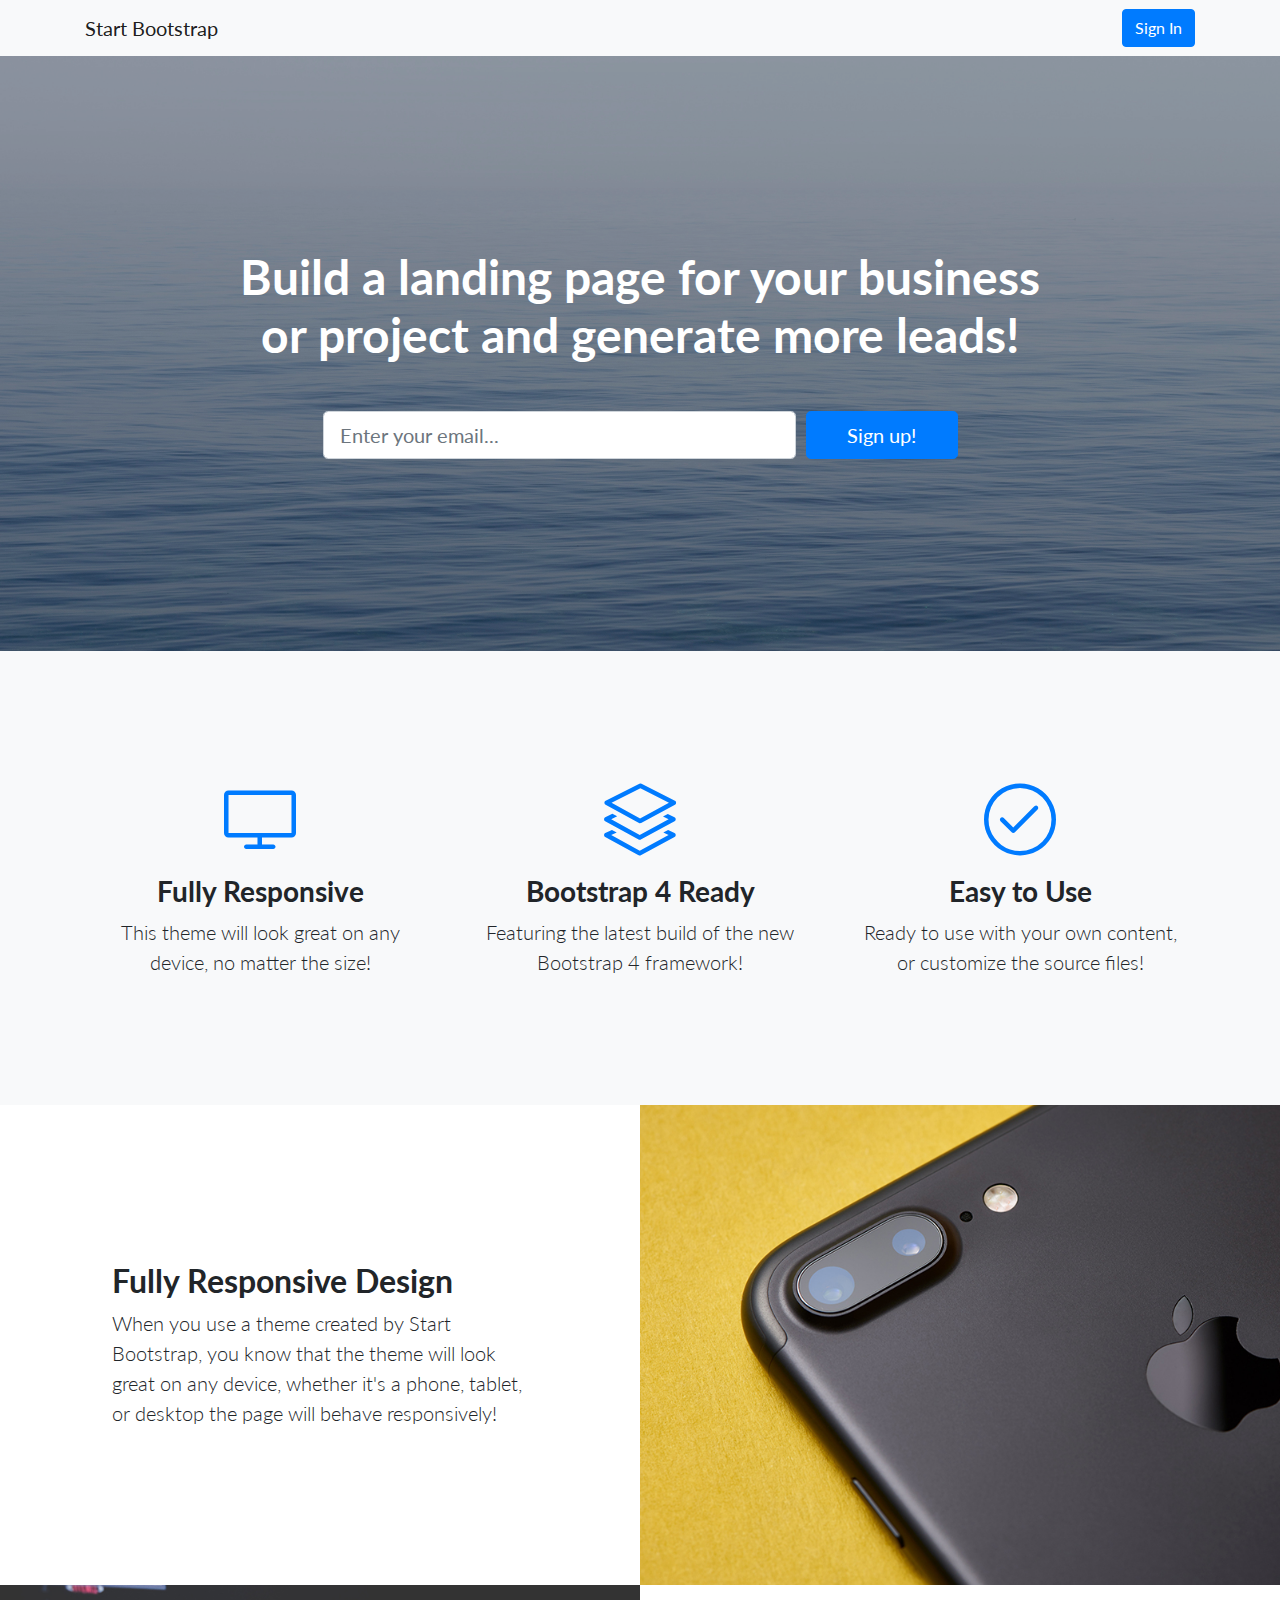
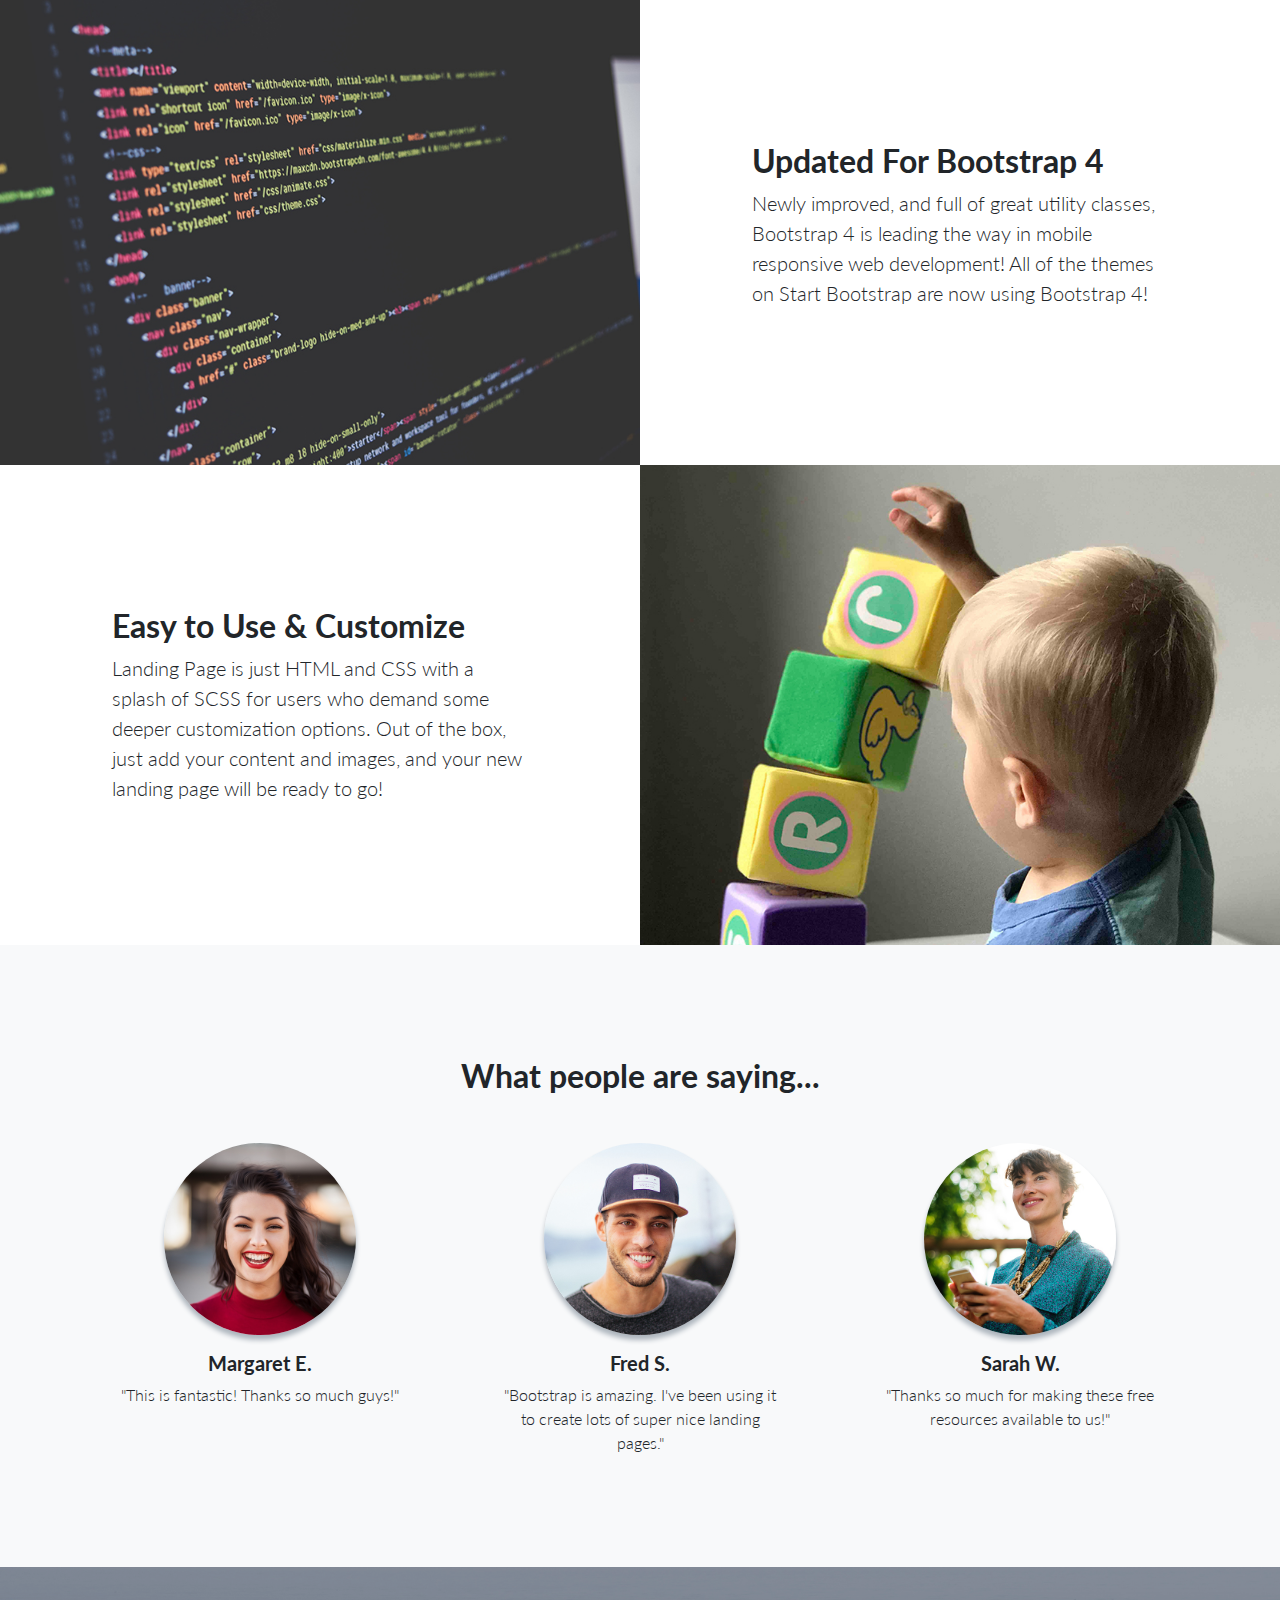
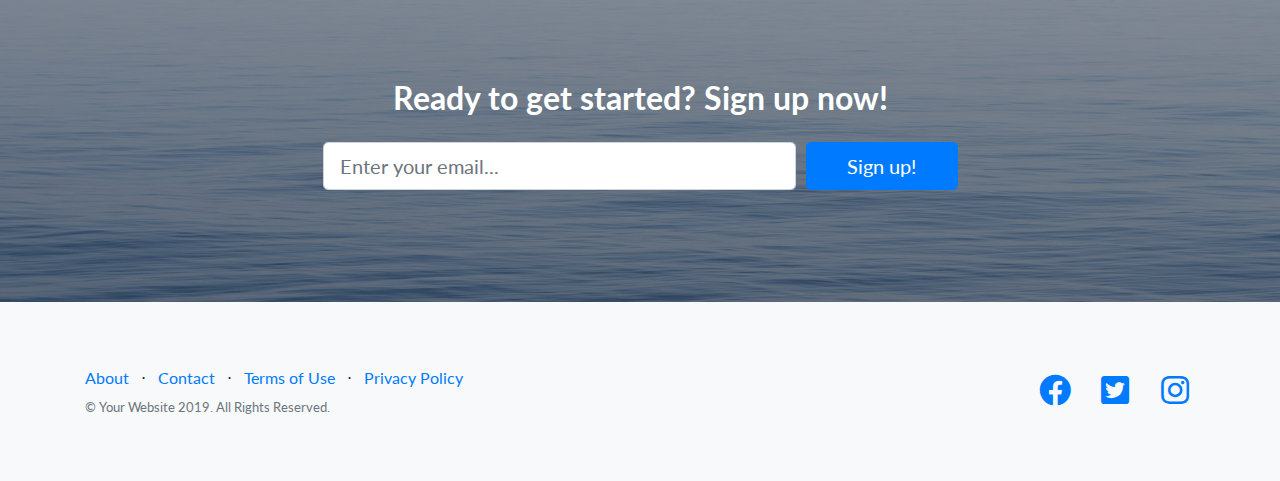
==== startbootstrap2/index.html @ ea3a5d5c "提交修改过的初版登录界面" ====
<!DOCTYPE html>
<html lang="en">

<head>

  <meta charset="utf-8">
  <meta name="viewport" content="width=device-width, initial-scale=1, shrink-to-fit=no">
  <meta name="description" content="">
  <meta name="author" content="">

  <title>Landing Page - Start Bootstrap Theme</title>

  <!-- Bootstrap core CSS -->
  <link href="vendor/bootstrap/css/bootstrap.min.css" rel="stylesheet">

  <!-- Custom fonts for this template -->
  <link href="vendor/fontawesome-free/css/all.min.css" rel="stylesheet">
  <link href="vendor/simple-line-icons/css/simple-line-icons.css" rel="stylesheet" type="text/css">
  <link href="https://fonts.googleapis.com/css?family=Lato:300,400,700,300italic,400italic,700italic" rel="stylesheet" type="text/css">

  <!-- Custom styles for this template -->
  <link href="css/landing-page.min.css" rel="stylesheet">

</head>

<body>

  <!-- Navigation -->
  <nav class="navbar navbar-light bg-light static-top">
    <div class="container">
      <a class="navbar-brand" href="#">Start Bootstrap</a>
      <a class="btn btn-primary" href="#">Sign In</a>
    </div>
  </nav>

  <!-- Masthead -->
  <header class="masthead text-white text-center">
    <div class="overlay"></div>
    <div class="container">
      <div class="row">
        <div class="col-xl-9 mx-auto">
          <h1 class="mb-5">Build a landing page for your business or project and generate more leads!</h1>
        </div>
        <div class="col-md-10 col-lg-8 col-xl-7 mx-auto">
          <form>
            <div class="form-row">
              <div class="col-12 col-md-9 mb-2 mb-md-0">
                <input type="email" class="form-control form-control-lg" placeholder="Enter your email...">
              </div>
              <div class="col-12 col-md-3">
                <button type="submit" class="btn btn-block btn-lg btn-primary">Sign up!</button>
              </div>
            </div>
          </form>
        </div>
      </div>
    </div>
  </header>

  <!-- Icons Grid -->
  <section class="features-icons bg-light text-center">
    <div class="container">
      <div class="row">
        <div class="col-lg-4">
          <div class="features-icons-item mx-auto mb-5 mb-lg-0 mb-lg-3">
            <div class="features-icons-icon d-flex">
              <i class="icon-screen-desktop m-auto text-primary"></i>
            </div>
            <h3>Fully Responsive</h3>
            <p class="lead mb-0">This theme will look great on any device, no matter the size!</p>
          </div>
        </div>
        <div class="col-lg-4">
          <div class="features-icons-item mx-auto mb-5 mb-lg-0 mb-lg-3">
            <div class="features-icons-icon d-flex">
              <i class="icon-layers m-auto text-primary"></i>
            </div>
            <h3>Bootstrap 4 Ready</h3>
            <p class="lead mb-0">Featuring the latest build of the new Bootstrap 4 framework!</p>
          </div>
        </div>
        <div class="col-lg-4">
          <div class="features-icons-item mx-auto mb-0 mb-lg-3">
            <div class="features-icons-icon d-flex">
              <i class="icon-check m-auto text-primary"></i>
            </div>
            <h3>Easy to Use</h3>
            <p class="lead mb-0">Ready to use with your own content, or customize the source files!</p>
          </div>
        </div>
      </div>
    </div>
  </section>

  <!-- Image Showcases -->
  <section class="showcase">
    <div class="container-fluid p-0">
      <div class="row no-gutters">

        <div class="col-lg-6 order-lg-2 text-white showcase-img" style="background-image: url('img/bg-showcase-1.jpg');"></div>
        <div class="col-lg-6 order-lg-1 my-auto showcase-text">
          <h2>Fully Responsive Design</h2>
          <p class="lead mb-0">When you use a theme created by Start Bootstrap, you know that the theme will look great on any device, whether it's a phone, tablet, or desktop the page will behave responsively!</p>
        </div>
      </div>
      <div class="row no-gutters">
        <div class="col-lg-6 text-white showcase-img" style="background-image: url('img/bg-showcase-2.jpg');"></div>
        <div class="col-lg-6 my-auto showcase-text">
          <h2>Updated For Bootstrap 4</h2>
          <p class="lead mb-0">Newly improved, and full of great utility classes, Bootstrap 4 is leading the way in mobile responsive web development! All of the themes on Start Bootstrap are now using Bootstrap 4!</p>
        </div>
      </div>
      <div class="row no-gutters">
        <div class="col-lg-6 order-lg-2 text-white showcase-img" style="background-image: url('img/bg-showcase-3.jpg');"></div>
        <div class="col-lg-6 order-lg-1 my-auto showcase-text">
          <h2>Easy to Use &amp; Customize</h2>
          <p class="lead mb-0">Landing Page is just HTML and CSS with a splash of SCSS for users who demand some deeper customization options. Out of the box, just add your content and images, and your new landing page will be ready to go!</p>
        </div>
      </div>
    </div>
  </section>

  <!-- Testimonials -->
  <section class="testimonials text-center bg-light">
    <div class="container">
      <h2 class="mb-5">What people are saying...</h2>
      <div class="row">
        <div class="col-lg-4">
          <div class="testimonial-item mx-auto mb-5 mb-lg-0">
            <img class="img-fluid rounded-circle mb-3" src="img/testimonials-1.jpg" alt="">
            <h5>Margaret E.</h5>
            <p class="font-weight-light mb-0">"This is fantastic! Thanks so much guys!"</p>
          </div>
        </div>
        <div class="col-lg-4">
          <div class="testimonial-item mx-auto mb-5 mb-lg-0">
            <img class="img-fluid rounded-circle mb-3" src="img/testimonials-2.jpg" alt="">
            <h5>Fred S.</h5>
            <p class="font-weight-light mb-0">"Bootstrap is amazing. I've been using it to create lots of super nice landing pages."</p>
          </div>
        </div>
        <div class="col-lg-4">
          <div class="testimonial-item mx-auto mb-5 mb-lg-0">
            <img class="img-fluid rounded-circle mb-3" src="img/testimonials-3.jpg" alt="">
            <h5>Sarah W.</h5>
            <p class="font-weight-light mb-0">"Thanks so much for making these free resources available to us!"</p>
          </div>
        </div>
      </div>
    </div>
  </section>

  <!-- Call to Action -->
  <section class="call-to-action text-white text-center">
    <div class="overlay"></div>
    <div class="container">
      <div class="row">
        <div class="col-xl-9 mx-auto">
          <h2 class="mb-4">Ready to get started? Sign up now!</h2>
        </div>
        <div class="col-md-10 col-lg-8 col-xl-7 mx-auto">
          <form>
            <div class="form-row">
              <div class="col-12 col-md-9 mb-2 mb-md-0">
                <input type="email" class="form-control form-control-lg" placeholder="Enter your email...">
              </div>
              <div class="col-12 col-md-3">
                <button type="submit" class="btn btn-block btn-lg btn-primary">Sign up!</button>
              </div>
            </div>
          </form>
        </div>
      </div>
    </div>
  </section>

  <!-- Footer -->
  <footer class="footer bg-light">
    <div class="container">
      <div class="row">
        <div class="col-lg-6 h-100 text-center text-lg-left my-auto">
          <ul class="list-inline mb-2">
            <li class="list-inline-item">
              <a href="#">About</a>
            </li>
            <li class="list-inline-item">&sdot;</li>
            <li class="list-inline-item">
              <a href="#">Contact</a>
            </li>
            <li class="list-inline-item">&sdot;</li>
            <li class="list-inline-item">
              <a href="#">Terms of Use</a>
            </li>
            <li class="list-inline-item">&sdot;</li>
            <li class="list-inline-item">
              <a href="#">Privacy Policy</a>
            </li>
          </ul>
          <p class="text-muted small mb-4 mb-lg-0">&copy; Your Website 2019. All Rights Reserved.</p>
        </div>
        <div class="col-lg-6 h-100 text-center text-lg-right my-auto">
          <ul class="list-inline mb-0">
            <li class="list-inline-item mr-3">
              <a href="#">
                <i class="fab fa-facebook fa-2x fa-fw"></i>
              </a>
            </li>
            <li class="list-inline-item mr-3">
              <a href="#">
                <i class="fab fa-twitter-square fa-2x fa-fw"></i>
              </a>
            </li>
            <li class="list-inline-item">
              <a href="#">
                <i class="fab fa-instagram fa-2x fa-fw"></i>
              </a>
            </li>
          </ul>
        </div>
      </div>
    </div>
  </footer>

  <!-- Bootstrap core JavaScript -->
  <script src="vendor/jquery/jquery.min.js"></script>
  <script src="vendor/bootstrap/js/bootstrap.bundle.min.js"></script>

</body>

</html>
---- startbootstrap2/vendor/simple-line-icons/css/simple-line-icons.css ----
@font-face {
  font-family: 'simple-line-icons';
  src: url('../fonts/Simple-Line-Icons.eot?v=2.4.0');
  src: url('../fonts/Simple-Line-Icons.eot?v=2.4.0#iefix') format('embedded-opentype'), url('../fonts/Simple-Line-Icons.woff2?v=2.4.0') format('woff2'), url('../fonts/Simple-Line-Icons.ttf?v=2.4.0') format('truetype'), url('../fonts/Simple-Line-Icons.woff?v=2.4.0') format('woff'), url('../fonts/Simple-Line-Icons.svg?v=2.4.0#simple-line-icons') format('svg');
  font-weight: normal;
  font-style: normal;
}
/*
 Use the following CSS code if you want to have a class per icon.
 Instead of a list of all class selectors, you can use the generic [class*="icon-"] selector, but it's slower:
*/
.icon-user,
.icon-people,
.icon-user-female,
.icon-user-follow,
.icon-user-following,
.icon-user-unfollow,
.icon-login,
.icon-logout,
.icon-emotsmile,
.icon-phone,
.icon-call-end,
.icon-call-in,
.icon-call-out,
.icon-map,
.icon-location-pin,
.icon-direction,
.icon-directions,
.icon-compass,
.icon-layers,
.icon-menu,
.icon-list,
.icon-options-vertical,
.icon-options,
.icon-arrow-down,
.icon-arrow-left,
.icon-arrow-right,
.icon-arrow-up,
.icon-arrow-up-circle,
.icon-arrow-left-circle,
.icon-arrow-right-circle,
.icon-arrow-down-circle,
.icon-check,
.icon-clock,
.icon-plus,
.icon-minus,
.icon-close,
.icon-event,
.icon-exclamation,
.icon-organization,
.icon-trophy,
.icon-screen-smartphone,
.icon-screen-desktop,
.icon-plane,
.icon-notebook,
.icon-mustache,
.icon-mouse,
.icon-magnet,
.icon-energy,
.icon-disc,
.icon-cursor,
.icon-cursor-move,
.icon-crop,
.icon-chemistry,
.icon-speedometer,
.icon-shield,
.icon-screen-tablet,
.icon-magic-wand,
.icon-hourglass,
.icon-graduation,
.icon-ghost,
.icon-game-controller,
.icon-fire,
.icon-eyeglass,
.icon-envelope-open,
.icon-envelope-letter,
.icon-bell,
.icon-badge,
.icon-anchor,
.icon-wallet,
.icon-vector,
.icon-speech,
.icon-puzzle,
.icon-printer,
.icon-present,
.icon-playlist,
.icon-pin,
.icon-picture,
.icon-handbag,
.icon-globe-alt,
.icon-globe,
.icon-folder-alt,
.icon-folder,
.icon-film,
.icon-feed,
.icon-drop,
.icon-drawer,
.icon-docs,
.icon-doc,
.icon-diamond,
.icon-cup,
.icon-calculator,
.icon-bubbles,
.icon-briefcase,
.icon-book-open,
.icon-basket-loaded,
.icon-basket,
.icon-bag,
.icon-action-undo,
.icon-action-redo,
.icon-wrench,
.icon-umbrella,
.icon-trash,
.icon-tag,
.icon-support,
.icon-frame,
.icon-size-fullscreen,
.icon-size-actual,
.icon-shuffle,
.icon-share-alt,
.icon-share,
.icon-rocket,
.icon-question,
.icon-pie-chart,
.icon-pencil,
.icon-note,
.icon-loop,
.icon-home,
.icon-grid,
.icon-graph,
.icon-microphone,
.icon-music-tone-alt,
.icon-music-tone,
.icon-earphones-alt,
.icon-earphones,
.icon-equalizer,
.icon-like,
.icon-dislike,
.icon-control-start,
.icon-control-rewind,
.icon-control-play,
.icon-control-pause,
.icon-control-forward,
.icon-control-end,
.icon-volume-1,
.icon-volume-2,
.icon-volume-off,
.icon-calendar,
.icon-bulb,
.icon-chart,
.icon-ban,
.icon-bubble,
.icon-camrecorder,
.icon-camera,
.icon-cloud-download,
.icon-cloud-upload,
.icon-envelope,
.icon-eye,
.icon-flag,
.icon-heart,
.icon-info,
.icon-key,
.icon-link,
.icon-lock,
.icon-lock-open,
.icon-magnifier,
.icon-magnifier-add,
.icon-magnifier-remove,
.icon-paper-clip,
.icon-paper-plane,
.icon-power,
.icon-refresh,
.icon-reload,
.icon-settings,
.icon-star,
.icon-symbol-female,
.icon-symbol-male,
.icon-target,
.icon-credit-card,
.icon-paypal,
.icon-social-tumblr,
.icon-social-twitter,
.icon-social-facebook,
.icon-social-instagram,
.icon-social-linkedin,
.icon-social-pinterest,
.icon-social-github,
.icon-social-google,
.icon-social-reddit,
.icon-social-skype,
.icon-social-dribbble,
.icon-social-behance,
.icon-social-foursqare,
.icon-social-soundcloud,
.icon-social-spotify,
.icon-social-stumbleupon,
.icon-social-youtube,
.icon-social-dropbox,
.icon-social-vkontakte,
.icon-social-steam {
  font-family: 'simple-line-icons';
  speak: none;
  font-style: normal;
  font-weight: normal;
  font-variant: normal;
  text-transform: none;
  line-height: 1;
  /* Better Font Rendering =========== */
  -webkit-font-smoothing: antialiased;
  -moz-osx-font-smoothing: grayscale;
}
.icon-user:before {
  content: "\e005";
}
.icon-people:before {
  content: "\e001";
}
.icon-user-female:before {
  content: "\e000";
}
.icon-user-follow:before {
  content: "\e002";
}
.icon-user-following:before {
  content: "\e003";
}
.icon-user-unfollow:before {
  content: "\e004";
}
.icon-login:before {
  content: "\e066";
}
.icon-logout:before {
  content: "\e065";
}
.icon-emotsmile:before {
  content: "\e021";
}
.icon-phone:before {
  content: "\e600";
}
.icon-call-end:before {
  content: "\e048";
}
.icon-call-in:before {
  content: "\e047";
}
.icon-call-out:before {
  content: "\e046";
}
.icon-map:before {
  content: "\e033";
}
.icon-location-pin:before {
  content: "\e096";
}
.icon-direction:before {
  content: "\e042";
}
.icon-directions:before {
  content: "\e041";
}
.icon-compass:before {
  content: "\e045";
}
.icon-layers:before {
  content: "\e034";
}
.icon-menu:before {
  content: "\e601";
}
.icon-list:before {
  content: "\e067";
}
.icon-options-vertical:before {
  content: "\e602";
}
.icon-options:before {
  content: "\e603";
}
.icon-arrow-down:before {
  content: "\e604";
}
.icon-arrow-left:before {
  content: "\e605";
}
.icon-arrow-right:before {
  content: "\e606";
}
.icon-arrow-up:before {
  content: "\e607";
}
.icon-arrow-up-circle:before {
  content: "\e078";
}
.icon-arrow-left-circle:before {
  content: "\e07a";
}
.icon-arrow-right-circle:before {
  content: "\e079";
}
.icon-arrow-down-circle:before {
  content: "\e07b";
}
.icon-check:before {
  content: "\e080";
}
.icon-clock:before {
  content: "\e081";
}
.icon-plus:before {
  content: "\e095";
}
.icon-minus:before {
  content: "\e615";
}
.icon-close:before {
  content: "\e082";
}
.icon-event:before {
  content: "\e619";
}
.icon-exclamation:before {
  content: "\e617";
}
.icon-organization:before {
  content: "\e616";
}
.icon-trophy:before {
  content: "\e006";
}
.icon-screen-smartphone:before {
  content: "\e010";
}
.icon-screen-desktop:before {
  content: "\e011";
}
.icon-plane:before {
  content: "\e012";
}
.icon-notebook:before {
  content: "\e013";
}
.icon-mustache:before {
  content: "\e014";
}
.icon-mouse:before {
  content: "\e015";
}
.icon-magnet:before {
  content: "\e016";
}
.icon-energy:before {
  content: "\e020";
}
.icon-disc:before {
  content: "\e022";
}
.icon-cursor:before {
  content: "\e06e";
}
.icon-cursor-move:before {
  content: "\e023";
}
.icon-crop:before {
  content: "\e024";
}
.icon-chemistry:before {
  content: "\e026";
}
.icon-speedometer:before {
  content: "\e007";
}
.icon-shield:before {
  content: "\e00e";
}
.icon-screen-tablet:before {
  content: "\e00f";
}
.icon-magic-wand:before {
  content: "\e017";
}
.icon-hourglass:before {
  content: "\e018";
}
.icon-graduation:before {
  content: "\e019";
}
.icon-ghost:before {
  content: "\e01a";
}
.icon-game-controller:before {
  content: "\e01b";
}
.icon-fire:before {
  content: "\e01c";
}
.icon-eyeglass:before {
  content: "\e01d";
}
.icon-envelope-open:before {
  content: "\e01e";
}
.icon-envelope-letter:before {
  content: "\e01f";
}
.icon-bell:before {
  content: "\e027";
}
.icon-badge:before {
  content: "\e028";
}
.icon-anchor:before {
  content: "\e029";
}
.icon-wallet:before {
  content: "\e02a";
}
.icon-vector:before {
  content: "\e02b";
}
.icon-speech:before {
  content: "\e02c";
}
.icon-puzzle:before {
  content: "\e02d";
}
.icon-printer:before {
  content: "\e02e";
}
.icon-present:before {
  content: "\e02f";
}
.icon-playlist:before {
  content: "\e030";
}
.icon-pin:before {
  content: "\e031";
}
.icon-picture:before {
  content: "\e032";
}
.icon-handbag:before {
  content: "\e035";
}
.icon-globe-alt:before {
  content: "\e036";
}
.icon-globe:before {
  content: "\e037";
}
.icon-folder-alt:before {
  content: "\e039";
}
.icon-folder:before {
  content: "\e089";
}
.icon-film:before {
  content: "\e03a";
}
.icon-feed:before {
  content: "\e03b";
}
.icon-drop:before {
  content: "\e03e";
}
.icon-drawer:before {
  content: "\e03f";
}
.icon-docs:before {
  content: "\e040";
}
.icon-doc:before {
  content: "\e085";
}
.icon-diamond:before {
  content: "\e043";
}
.icon-cup:before {
  content: "\e044";
}
.icon-calculator:before {
  content: "\e049";
}
.icon-bubbles:before {
  content: "\e04a";
}
.icon-briefcase:before {
  content: "\e04b";
}
.icon-book-open:before {
  content: "\e04c";
}
.icon-basket-loaded:before {
  content: "\e04d";
}
.icon-basket:before {
  content: "\e04e";
}
.icon-bag:before {
  content: "\e04f";
}
.icon-action-undo:before {
  content: "\e050";
}
.icon-action-redo:before {
  content: "\e051";
}
.icon-wrench:before {
  content: "\e052";
}
.icon-umbrella:before {
  content: "\e053";
}
.icon-trash:before {
  content: "\e054";
}
.icon-tag:before {
  content: "\e055";
}
.icon-support:before {
  content: "\e056";
}
.icon-frame:before {
  content: "\e038";
}
.icon-size-fullscreen:before {
  content: "\e057";
}
.icon-size-actual:before {
  content: "\e058";
}
.icon-shuffle:before {
  content: "\e059";
}
.icon-share-alt:before {
  content: "\e05a";
}
.icon-share:before {
  content: "\e05b";
}
.icon-rocket:before {
  content: "\e05c";
}
.icon-question:before {
  content: "\e05d";
}
.icon-pie-chart:before {
  content: "\e05e";
}
.icon-pencil:before {
  content: "\e05f";
}
.icon-note:before {
  content: "\e060";
}
.icon-loop:before {
  content: "\e064";
}
.icon-home:before {
  content: "\e069";
}
.icon-grid:before {
  content: "\e06a";
}
.icon-graph:before {
  content: "\e06b";
}
.icon-microphone:before {
  content: "\e063";
}
.icon-music-tone-alt:before {
  content: "\e061";
}
.icon-music-tone:before {
  content: "\e062";
}
.icon-earphones-alt:before {
  content: "\e03c";
}
.icon-earphones:before {
  content: "\e03d";
}
.icon-equalizer:before {
  content: "\e06c";
}
.icon-like:before {
  content: "\e068";
}
.icon-dislike:before {
  content: "\e06d";
}
.icon-control-start:before {
  content: "\e06f";
}
.icon-control-rewind:before {
  content: "\e070";
}
.icon-control-play:before {
  content: "\e071";
}
.icon-control-pause:before {
  content: "\e072";
}
.icon-control-forward:before {
  content: "\e073";
}
.icon-control-end:before {
  content: "\e074";
}
.icon-volume-1:before {
  content: "\e09f";
}
.icon-volume-2:before {
  content: "\e0a0";
}
.icon-volume-off:before {
  content: "\e0a1";
}
.icon-calendar:before {
  content: "\e075";
}
.icon-bulb:before {
  content: "\e076";
}
.icon-chart:before {
  content: "\e077";
}
.icon-ban:before {
  content: "\e07c";
}
.icon-bubble:before {
  content: "\e07d";
}
.icon-camrecorder:before {
  content: "\e07e";
}
.icon-camera:before {
  content: "\e07f";
}
.icon-cloud-download:before {
  content: "\e083";
}
.icon-cloud-upload:before {
  content: "\e084";
}
.icon-envelope:before {
  content: "\e086";
}
.icon-eye:before {
  content: "\e087";
}
.icon-flag:before {
  content: "\e088";
}
.icon-heart:before {
  content: "\e08a";
}
.icon-info:before {
  content: "\e08b";
}
.icon-key:before {
  content: "\e08c";
}
.icon-link:before {
  content: "\e08d";
}
.icon-lock:before {
  content: "\e08e";
}
.icon-lock-open:before {
  content: "\e08f";
}
.icon-magnifier:before {
  content: "\e090";
}
.icon-magnifier-add:before {
  content: "\e091";
}
.icon-magnifier-remove:before {
  content: "\e092";
}
.icon-paper-clip:before {
  content: "\e093";
}
.icon-paper-plane:before {
  content: "\e094";
}
.icon-power:before {
  content: "\e097";
}
.icon-refresh:before {
  content: "\e098";
}
.icon-reload:before {
  content: "\e099";
}
.icon-settings:before {
  content: "\e09a";
}
.icon-star:before {
  content: "\e09b";
}
.icon-symbol-female:before {
  content: "\e09c";
}
.icon-symbol-male:before {
  content: "\e09d";
}
.icon-target:before {
  content: "\e09e";
}
.icon-credit-card:before {
  content: "\e025";
}
.icon-paypal:before {
  content: "\e608";
}
.icon-social-tumblr:before {
  content: "\e00a";
}
.icon-social-twitter:before {
  content: "\e009";
}
.icon-social-facebook:before {
  content: "\e00b";
}
.icon-social-instagram:before {
  content: "\e609";
}
.icon-social-linkedin:before {
  content: "\e60a";
}
.icon-social-pinterest:before {
  content: "\e60b";
}
.icon-social-github:before {
  content: "\e60c";
}
.icon-social-google:before {
  content: "\e60d";
}
.icon-social-reddit:before {
  content: "\e60e";
}
.icon-social-skype:before {
  content: "\e60f";
}
.icon-social-dribbble:before {
  content: "\e00d";
}
.icon-social-behance:before {
  content: "\e610";
}
.icon-social-foursqare:before {
  content: "\e611";
}
.icon-social-soundcloud:before {
  content: "\e612";
}
.icon-social-spotify:before {
  content: "\e613";
}
.icon-social-stumbleupon:before {
  content: "\e614";
}
.icon-social-youtube:before {
  content: "\e008";
}
.icon-social-dropbox:before {
  content: "\e00c";
}
.icon-social-vkontakte:before {
  content: "\e618";
}
.icon-social-steam:before {
  content: "\e620";
}
---- startbootstrap2/css/landing-page.min.css ----
/*!
 * Start Bootstrap - Landing Page v5.0.7 (https://startbootstrap.com/template-overviews/landing-page)
 * Copyright 2013-2019 Start Bootstrap
 * Licensed under MIT (https://github.com/BlackrockDigital/startbootstrap-landing-page/blob/master/LICENSE)
 */body{font-family:Lato,'Helvetica Neue',Helvetica,Arial,sans-serif}h1,h2,h3,h4,h5,h6{font-family:Lato,'Helvetica Neue',Helvetica,Arial,sans-serif;font-weight:700}header.masthead{position:relative;background-color:#343a40;background:url(../img/bg-masthead.jpg) no-repeat center center;background-size:cover;padding-top:8rem;padding-bottom:8rem}header.masthead .overlay{position:absolute;background-color:#212529;height:100%;width:100%;top:0;left:0;opacity:.3}header.masthead h1{font-size:2rem}@media (min-width:768px){header.masthead{padding-top:12rem;padding-bottom:12rem}header.masthead h1{font-size:3rem}}.showcase .showcase-text{padding:3rem}.showcase .showcase-img{min-height:30rem;background-size:cover}@media (min-width:768px){.showcase .showcase-text{padding:7rem}}.features-icons{padding-top:7rem;padding-bottom:7rem}.features-icons .features-icons-item{max-width:20rem}.features-icons .features-icons-item .features-icons-icon{height:7rem}.features-icons .features-icons-item .features-icons-icon i{font-size:4.5rem}.features-icons .features-icons-item:hover .features-icons-icon i{font-size:5rem}.testimonials{padding-top:7rem;padding-bottom:7rem}.testimonials .testimonial-item{max-width:18rem}.testimonials .testimonial-item img{max-width:12rem;box-shadow:0 5px 5px 0 #adb5bd}.call-to-action{position:relative;background-color:#343a40;background:url(../img/bg-masthead.jpg) no-repeat center center;background-size:cover;padding-top:7rem;padding-bottom:7rem}.call-to-action .overlay{position:absolute;background-color:#212529;height:100%;width:100%;top:0;left:0;opacity:.3}footer.footer{padding-top:4rem;padding-bottom:4rem}
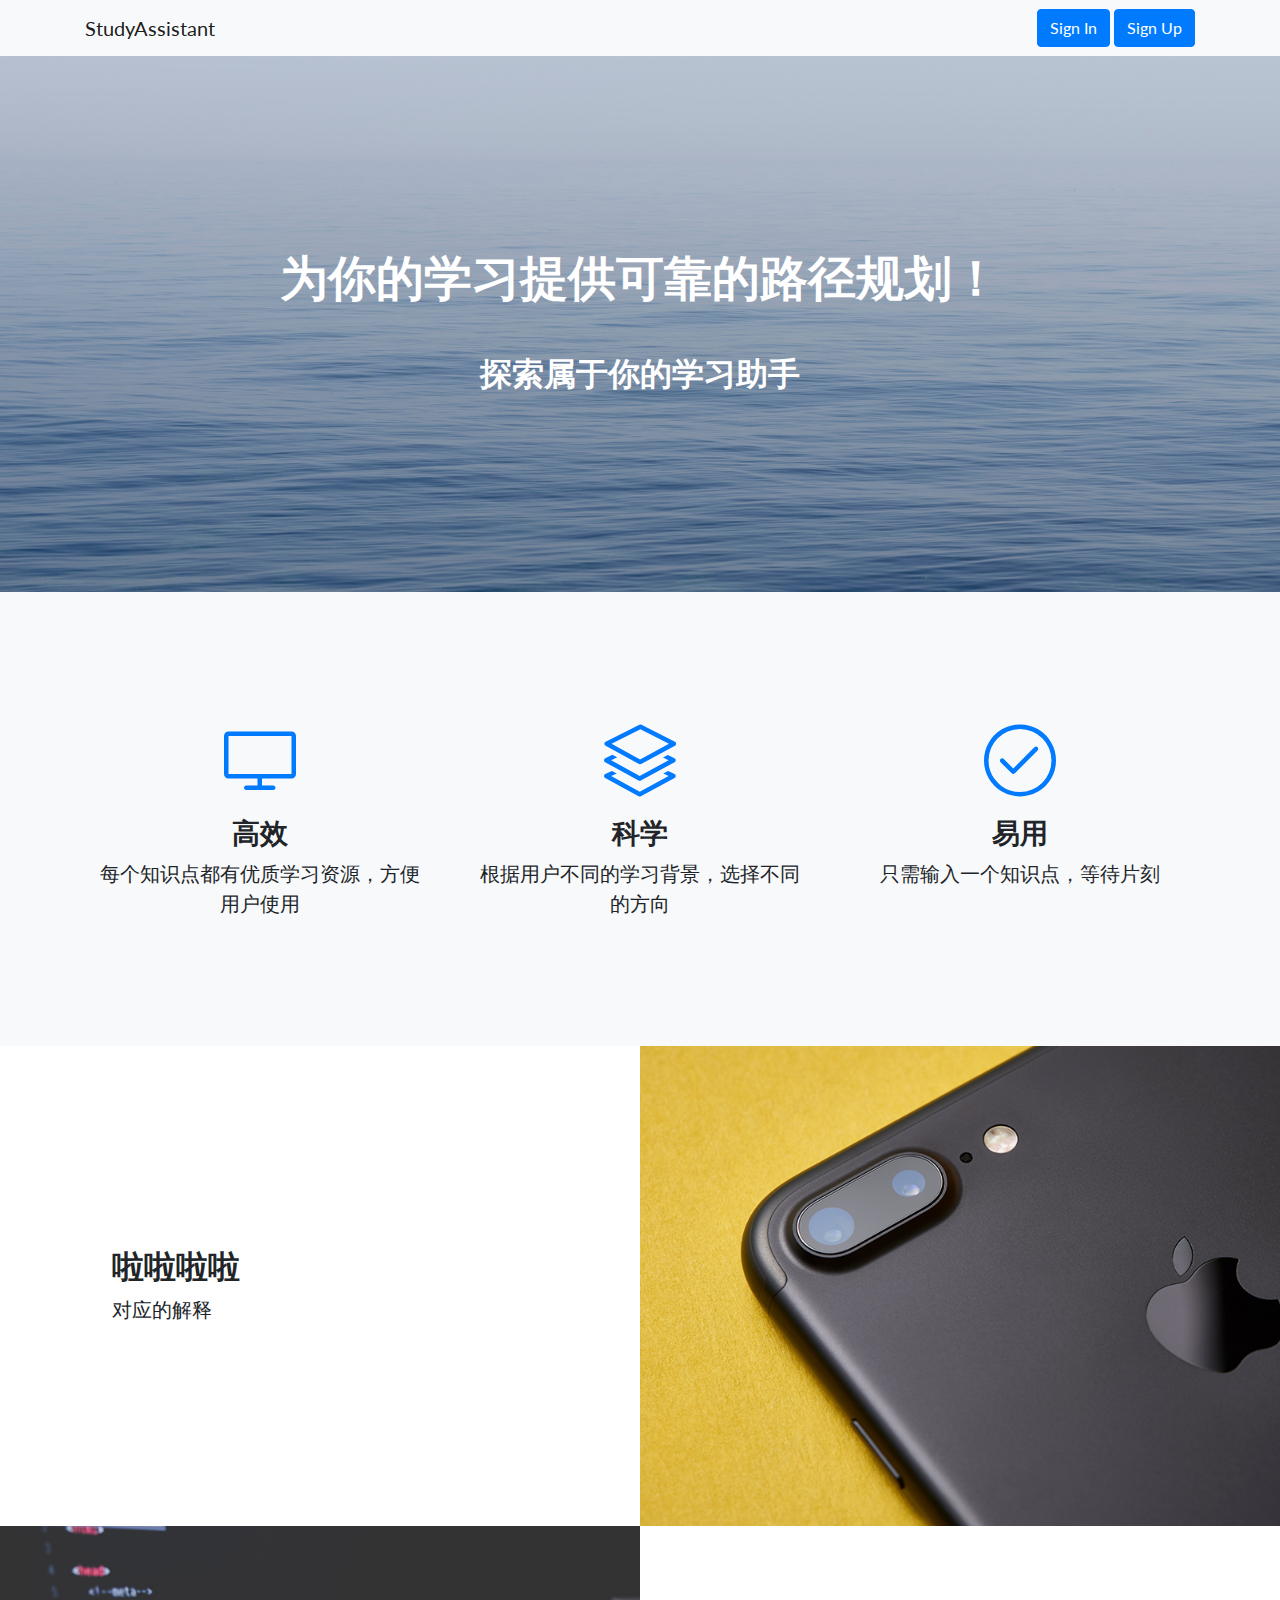
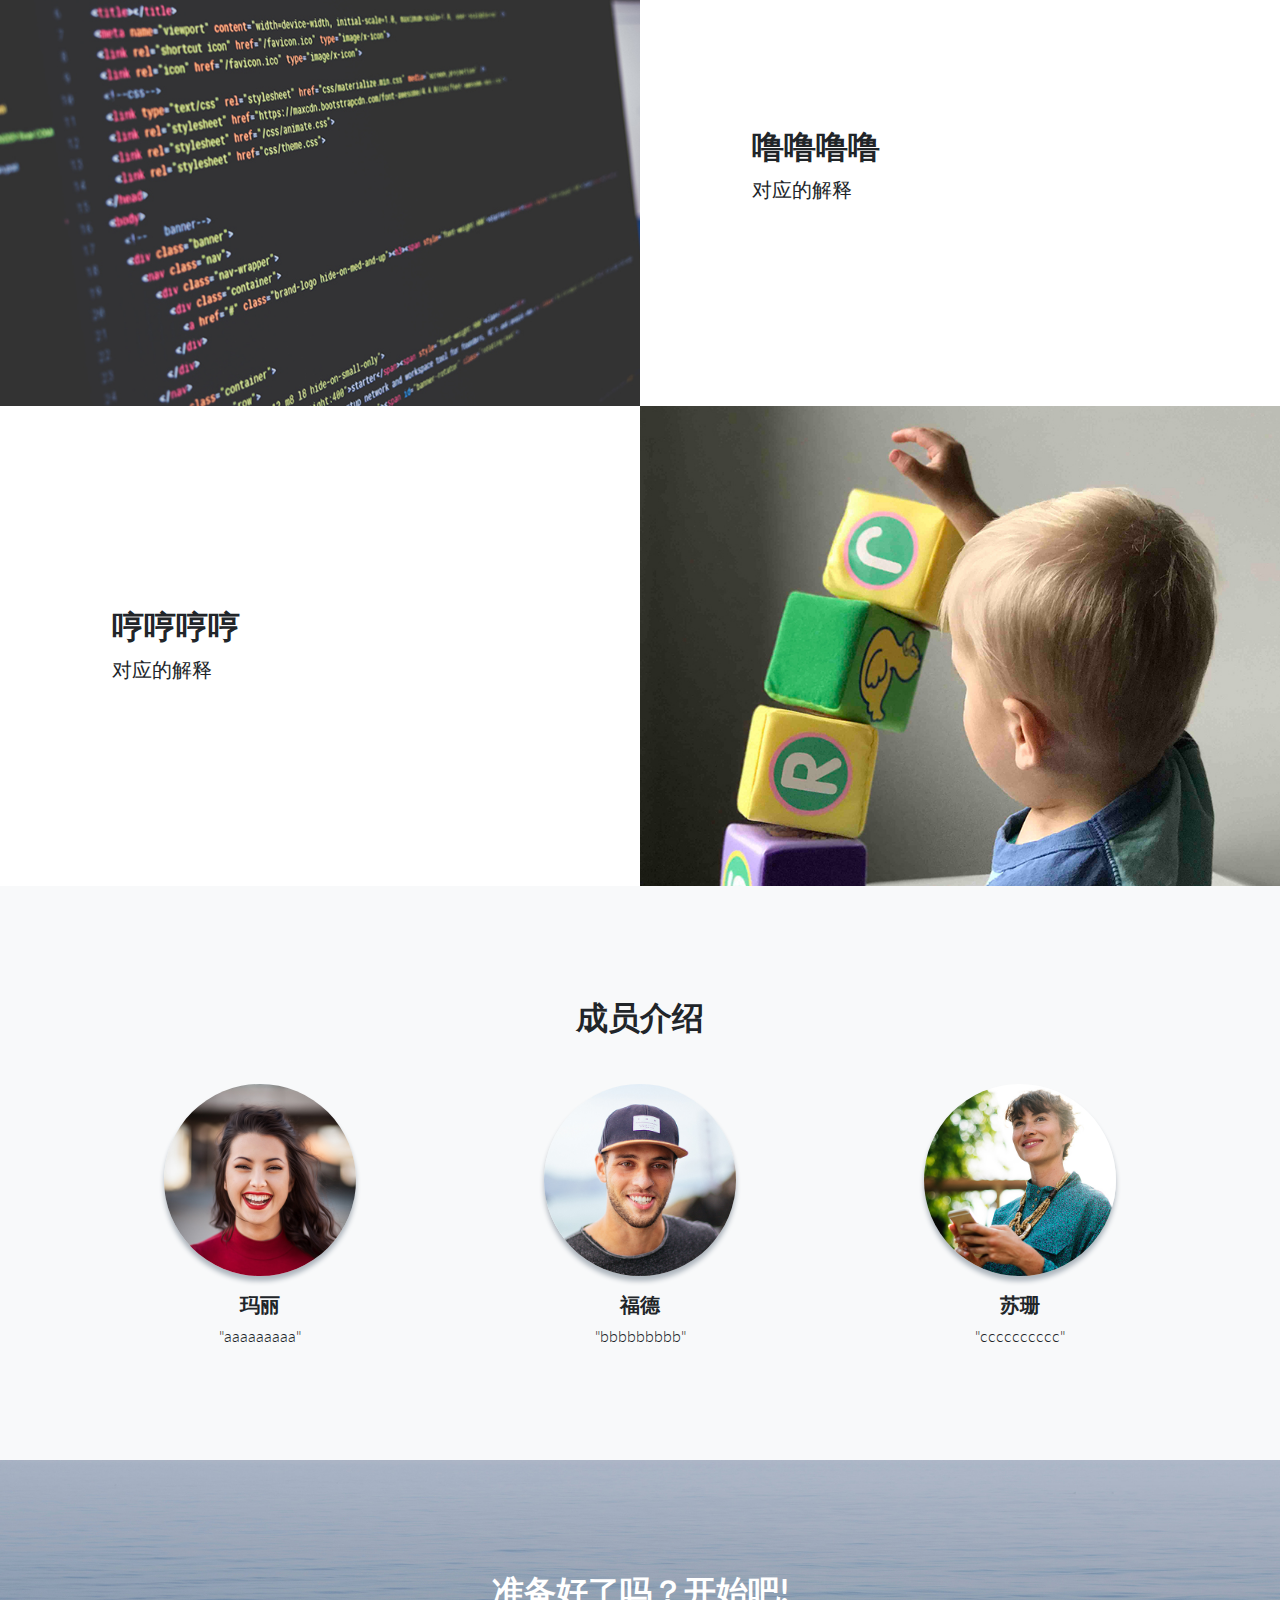
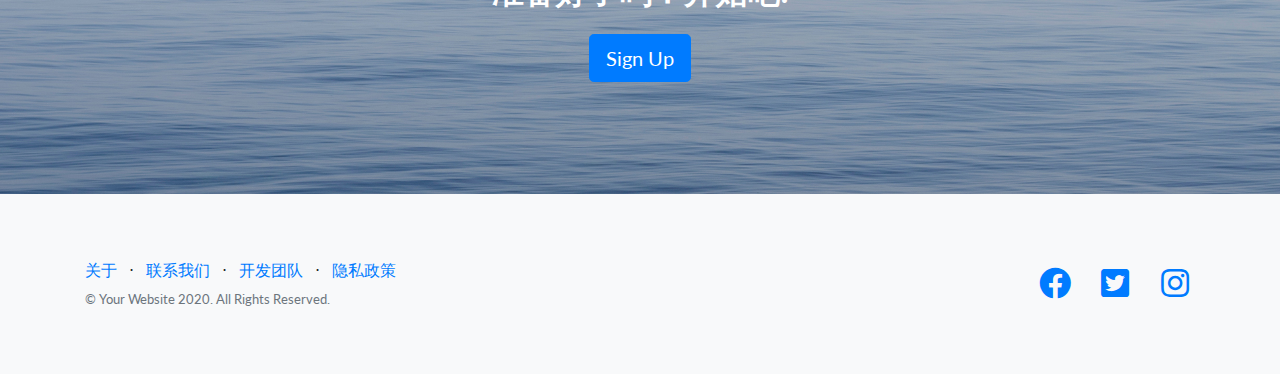
==== commit c91ce61d: "修改index.html，增加signin.html和signup.html" ====
--- a/startbootstrap2/index.html
+++ b/startbootstrap2/index.html
@@ -8,7 +8,7 @@
   <meta name="description" content="">
   <meta name="author" content="">
 
-  <title>Landing Page - Start Bootstrap Theme</title>
+  <title>StudyAssistant</title>
 
   <!-- Bootstrap core CSS -->
   <link href="vendor/bootstrap/css/bootstrap.min.css" rel="stylesheet">
@@ -17,7 +17,7 @@
   <link href="vendor/fontawesome-free/css/all.min.css" rel="stylesheet">
   <link href="vendor/simple-line-icons/css/simple-line-icons.css" rel="stylesheet" type="text/css">
   <link href="https://fonts.googleapis.com/css?family=Lato:300,400,700,300italic,400italic,700italic" rel="stylesheet" type="text/css">
-
+  
   <!-- Custom styles for this template -->
   <link href="css/landing-page.min.css" rel="stylesheet">
 
@@ -26,32 +26,39 @@
 <body>
 
   <!-- Navigation -->
-  <nav class="navbar navbar-light bg-light static-top">
-    <div class="container">
-      <a class="navbar-brand" href="#">Start Bootstrap</a>
-      <a class="btn btn-primary" href="#">Sign In</a>
-    </div>
-  </nav>
+    <!-- Navigation -->
+    <nav class="navbar navbar-light bg-light static-top">
+      <div class="container">
+        <a class="navbar-brand" href="#">StudyAssistant</a>
+        <div class="float-right">
+          <a class="btn btn-primary" href="#">Sign In</a>
+          <a class="btn btn-primary" href="#">Sign Up</a>
+        </div>
+        
+      </div>
+    </nav>
+
 
   <!-- Masthead -->
   <header class="masthead text-white text-center">
-    <div class="overlay"></div>
+    <!--<div class="overlay"></div>-->
     <div class="container">
       <div class="row">
         <div class="col-xl-9 mx-auto">
-          <h1 class="mb-5">Build a landing page for your business or project and generate more leads!</h1>
+          <h1 class="mb-5">为你的学习提供可靠的路径规划！</h1>
         </div>
         <div class="col-md-10 col-lg-8 col-xl-7 mx-auto">
-          <form>
+          <!--<form>
             <div class="form-row">
               <div class="col-12 col-md-9 mb-2 mb-md-0">
-                <input type="email" class="form-control form-control-lg" placeholder="Enter your email...">
+                <input type="email" class="form-control form-control-lg" placeholder="输入你的邮箱/用户名">
               </div>
               <div class="col-12 col-md-3">
-                <button type="submit" class="btn btn-block btn-lg btn-primary">Sign up!</button>
+                <button type="submit" class="btn btn-block btn-lg btn-primary">登录</button>
               </div>
             </div>
-          </form>
+          </form>-->
+          <h2>探索属于你的学习助手</h2>
         </div>
       </div>
     </div>
@@ -66,8 +73,8 @@
             <div class="features-icons-icon d-flex">
               <i class="icon-screen-desktop m-auto text-primary"></i>
             </div>
-            <h3>Fully Responsive</h3>
-            <p class="lead mb-0">This theme will look great on any device, no matter the size!</p>
+            <h3>高效</h3>
+            <p class="lead mb-0">每个知识点都有优质学习资源，方便用户使用</p>
           </div>
         </div>
         <div class="col-lg-4">
@@ -75,8 +82,8 @@
             <div class="features-icons-icon d-flex">
               <i class="icon-layers m-auto text-primary"></i>
             </div>
-            <h3>Bootstrap 4 Ready</h3>
-            <p class="lead mb-0">Featuring the latest build of the new Bootstrap 4 framework!</p>
+            <h3>科学</h3>
+            <p class="lead mb-0">根据用户不同的学习背景，选择不同的方向</p>
           </div>
         </div>
         <div class="col-lg-4">
@@ -84,8 +91,8 @@
             <div class="features-icons-icon d-flex">
               <i class="icon-check m-auto text-primary"></i>
             </div>
-            <h3>Easy to Use</h3>
-            <p class="lead mb-0">Ready to use with your own content, or customize the source files!</p>
+            <h3>易用</h3>
+            <p class="lead mb-0">只需输入一个知识点，等待片刻</p>
           </div>
         </div>
       </div>
@@ -99,22 +106,22 @@
 
         <div class="col-lg-6 order-lg-2 text-white showcase-img" style="background-image: url('img/bg-showcase-1.jpg');"></div>
         <div class="col-lg-6 order-lg-1 my-auto showcase-text">
-          <h2>Fully Responsive Design</h2>
-          <p class="lead mb-0">When you use a theme created by Start Bootstrap, you know that the theme will look great on any device, whether it's a phone, tablet, or desktop the page will behave responsively!</p>
+          <h2>啦啦啦啦</h2>
+          <p class="lead mb-0">对应的解释</p>
         </div>
       </div>
       <div class="row no-gutters">
         <div class="col-lg-6 text-white showcase-img" style="background-image: url('img/bg-showcase-2.jpg');"></div>
         <div class="col-lg-6 my-auto showcase-text">
-          <h2>Updated For Bootstrap 4</h2>
-          <p class="lead mb-0">Newly improved, and full of great utility classes, Bootstrap 4 is leading the way in mobile responsive web development! All of the themes on Start Bootstrap are now using Bootstrap 4!</p>
+          <h2>噜噜噜噜</h2>
+          <p class="lead mb-0">对应的解释</p>
         </div>
       </div>
       <div class="row no-gutters">
         <div class="col-lg-6 order-lg-2 text-white showcase-img" style="background-image: url('img/bg-showcase-3.jpg');"></div>
         <div class="col-lg-6 order-lg-1 my-auto showcase-text">
-          <h2>Easy to Use &amp; Customize</h2>
-          <p class="lead mb-0">Landing Page is just HTML and CSS with a splash of SCSS for users who demand some deeper customization options. Out of the box, just add your content and images, and your new landing page will be ready to go!</p>
+          <h2>哼哼哼哼</h2>
+          <p class="lead mb-0">对应的解释</p>
         </div>
       </div>
     </div>
@@ -123,27 +130,27 @@
   <!-- Testimonials -->
   <section class="testimonials text-center bg-light">
     <div class="container">
-      <h2 class="mb-5">What people are saying...</h2>
+      <h2 class="mb-5">成员介绍</h2>
       <div class="row">
         <div class="col-lg-4">
           <div class="testimonial-item mx-auto mb-5 mb-lg-0">
             <img class="img-fluid rounded-circle mb-3" src="img/testimonials-1.jpg" alt="">
-            <h5>Margaret E.</h5>
-            <p class="font-weight-light mb-0">"This is fantastic! Thanks so much guys!"</p>
+            <h5>玛丽</h5>
+            <p class="font-weight-light mb-0">"aaaaaaaaa"</p>
           </div>
         </div>
         <div class="col-lg-4">
           <div class="testimonial-item mx-auto mb-5 mb-lg-0">
             <img class="img-fluid rounded-circle mb-3" src="img/testimonials-2.jpg" alt="">
-            <h5>Fred S.</h5>
-            <p class="font-weight-light mb-0">"Bootstrap is amazing. I've been using it to create lots of super nice landing pages."</p>
+            <h5>福德</h5>
+            <p class="font-weight-light mb-0">"bbbbbbbbb"</p>
           </div>
         </div>
         <div class="col-lg-4">
           <div class="testimonial-item mx-auto mb-5 mb-lg-0">
             <img class="img-fluid rounded-circle mb-3" src="img/testimonials-3.jpg" alt="">
-            <h5>Sarah W.</h5>
-            <p class="font-weight-light mb-0">"Thanks so much for making these free resources available to us!"</p>
+            <h5>苏珊</h5>
+            <p class="font-weight-light mb-0">"cccccccccc"</p>
           </div>
         </div>
       </div>
@@ -152,24 +159,15 @@
 
   <!-- Call to Action -->
   <section class="call-to-action text-white text-center">
-    <div class="overlay"></div>
+    <!--<div class="overlay"></div>-->
     <div class="container">
       <div class="row">
         <div class="col-xl-9 mx-auto">
-          <h2 class="mb-4">Ready to get started? Sign up now!</h2>
-        </div>
-        <div class="col-md-10 col-lg-8 col-xl-7 mx-auto">
-          <form>
-            <div class="form-row">
-              <div class="col-12 col-md-9 mb-2 mb-md-0">
-                <input type="email" class="form-control form-control-lg" placeholder="Enter your email...">
-              </div>
-              <div class="col-12 col-md-3">
-                <button type="submit" class="btn btn-block btn-lg btn-primary">Sign up!</button>
-              </div>
-            </div>
-          </form>
-        </div>
+          <h2 class="mb-4">准备好了吗？开始吧!</h2>
+          <button type="submit" class="btn btn-lg btn-primary">Sign Up</button>
+        </div>
+        <!--<div class="col-12 col-md-2">
+        </div>-->
       </div>
     </div>
   </section>
@@ -181,22 +179,22 @@
         <div class="col-lg-6 h-100 text-center text-lg-left my-auto">
           <ul class="list-inline mb-2">
             <li class="list-inline-item">
-              <a href="#">About</a>
+              <a href="#">关于</a>
             </li>
             <li class="list-inline-item">&sdot;</li>
             <li class="list-inline-item">
-              <a href="#">Contact</a>
+              <a href="#">联系我们</a>
             </li>
             <li class="list-inline-item">&sdot;</li>
             <li class="list-inline-item">
-              <a href="#">Terms of Use</a>
+              <a href="#">开发团队</a>
             </li>
             <li class="list-inline-item">&sdot;</li>
             <li class="list-inline-item">
-              <a href="#">Privacy Policy</a>
+              <a href="#">隐私政策</a>
             </li>
           </ul>
-          <p class="text-muted small mb-4 mb-lg-0">&copy; Your Website 2019. All Rights Reserved.</p>
+          <p class="text-muted small mb-4 mb-lg-0">&copy; Your Website 2020. All Rights Reserved.</p>
         </div>
         <div class="col-lg-6 h-100 text-center text-lg-right my-auto">
           <ul class="list-inline mb-0">
